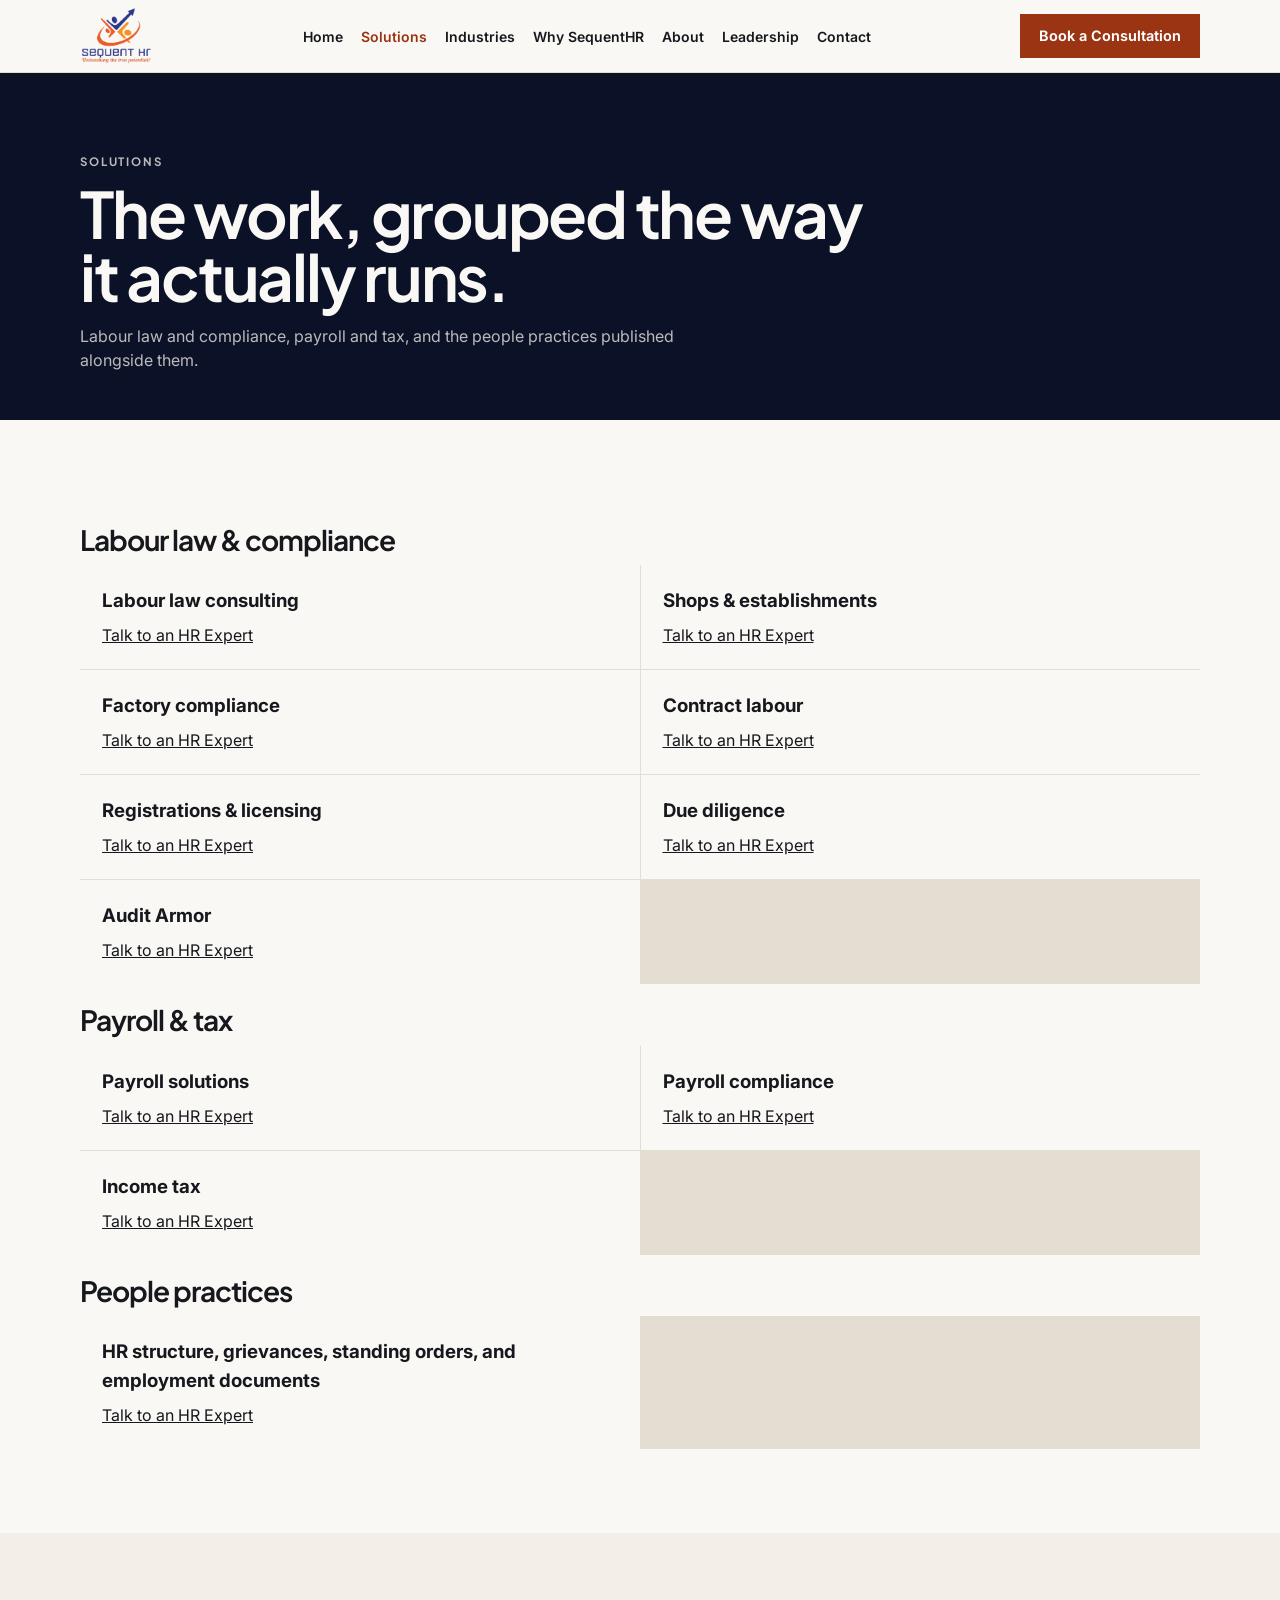
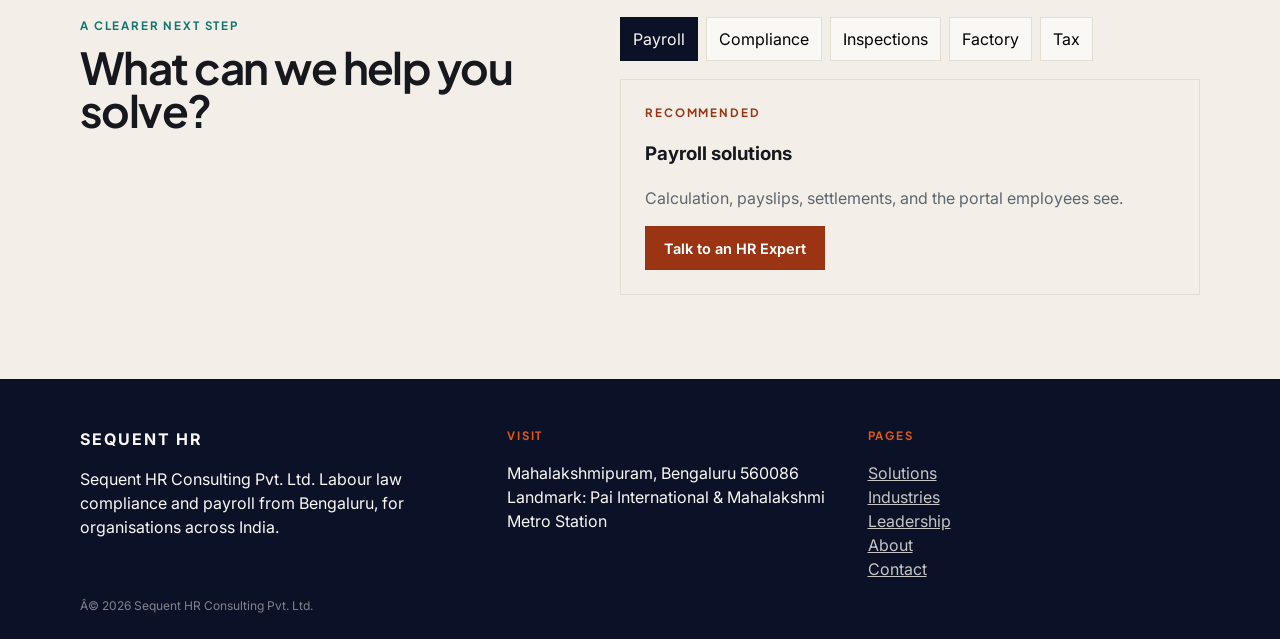
==== solutions.html @ 12a47b3a "Publish the Sequent HR site so a client can open it. Co-authored-by: Cursor <cursoragent@cursor.com>" ====
<!DOCTYPE html>
<html lang="en-IN">
<head>
  <meta charset="utf-8">
  <meta name="viewport" content="width=device-width, initial-scale=1">
  <title>Solutions · Sequent HR</title>
  <meta name="description" content="Labour law consulting, payroll, registrations, inspections, and income tax from Sequent HR Consulting.">
  <link rel="stylesheet" href="https://fonts.googleapis.com/css2?family=Fraunces:ital,opsz,wght@1,9..144,500&family=Inter:wght@400;500;600&family=Plus+Jakarta+Sans:wght@500;600;700&display=swap">
  <link rel="stylesheet" href="site.css">
</head>
<body>
  <div id="site-header"></div>
  <main>
    <header class="page-hero">
      <div class="wrap">
        <p class="kicker ember">Solutions</p>
        <h1 class="display" style="margin-top:12px">The work, grouped the way it actually runs.</h1>
        <p>Labour law and compliance, payroll and tax, and the people practices published alongside them.</p>
      </div>
    </header>
    <section>
      <div class="wrap" id="solution-groups"></div>
    </section>
    <section style="background:var(--paper)">
      <div class="wrap split">
        <div>
          <p class="kicker" style="color:var(--teal)">A clearer next step</p>
          <h2 class="display" style="font-size:44px;margin-top:12px">What can we help you solve?</h2>
        </div>
        <div>
          <div class="finder-options" id="finder"></div>
          <div class="rec" id="recommendation" aria-live="polite"></div>
        </div>
      </div>
    </section>
  </main>
  <div id="site-footer"></div>
  <script src="site.js"></script>
  <script>
    const groups = {
      "Labour law & compliance": ["Labour law consulting", "Shops & establishments", "Factory compliance", "Contract labour", "Registrations & licensing", "Due diligence", "Audit Armor"],
      "Payroll & tax": ["Payroll solutions", "Payroll compliance", "Income tax"],
      "People practices": ["HR structure, grievances, standing orders, and employment documents"]
    };
    const groupHost = document.getElementById("solution-groups");
    Object.entries(groups).forEach(([title, items]) => {
      const block = document.createElement("div");
      block.style.marginTop = "22px";
      block.innerHTML = "<h2 class='display' style='font-size:28px'>" + title + "</h2>";
      const grid = document.createElement("div");
      grid.className = "cards";
      grid.style.marginTop = "12px";
      items.forEach((name) => {
        const card = document.createElement("article");
        card.innerHTML = "<h3 style='margin:0 0 8px'>" + name + "</h3><a href='contact.html'>Talk to an HR Expert</a>";
        grid.appendChild(card);
      });
      block.appendChild(grid);
      groupHost.appendChild(block);
    });

    const finder = [
      ["Payroll", "Payroll solutions", "Calculation, payslips, settlements, and the portal employees see."],
      ["Compliance", "Labour law consulting", "A framework matched to how the organisation operates in India."],
      ["Inspections", "Audit Armor", "Inspections, vendor audits, and labour-law advisory."],
      ["Factory", "Factory compliance", "The Factories Act, 1948: safety, registers, returns, and inspectors."],
      ["Tax", "Income tax", "TDS, filings, and Form 16 for employers and employees."]
    ];
    const finderHost = document.getElementById("finder");
    const rec = document.getElementById("recommendation");
    finder.forEach((item, index) => {
      const button = document.createElement("button");
      button.type = "button";
      button.textContent = item[0];
      button.setAttribute("aria-pressed", index === 0 ? "true" : "false");
      button.addEventListener("click", () => {
        [...finderHost.children].forEach((el, i) => el.setAttribute("aria-pressed", String(i === index)));
        showRec(item);
      });
      finderHost.appendChild(button);
    });
    function showRec(item) {
      rec.innerHTML = "<p class='kicker' style='color:var(--orange)'>Recommended</p><h3>" + item[1] + "</h3><p class='muted'>" + item[2] + "</p><a class='btn btn-solid' href='contact.html'>Talk to an HR Expert</a>";
    }
    showRec(finder[0]);
  </script>
</body>
</html>
---- site.css ----
:root {
      --ink: #16181d;
      --navy: #1a2a6c;
      --deep: #0b1228;
      --orange: #9a3412;
      --ember: #e4570f;
      --teal: #0f766e;
      --paper: #f3efe8;
      --cream: #faf8f5;
      --line: #e4ddd2;
      --muted: #5e6670;
    }
    * { box-sizing: border-box; }
    html { scroll-behavior: smooth; }
    body {
      margin: 0;
      background: var(--cream);
      color: var(--ink);
      font-family: Inter, "Segoe UI", sans-serif;
      line-height: 1.5;
    }
    img, svg { max-width: 100%; }
    a { color: inherit; }
    .wrap { width: min(1120px, calc(100% - 40px)); margin: 0 auto; }
    .display {
      font-family: "Plus Jakarta Sans", "Segoe UI", sans-serif;
      font-weight: 650;
      letter-spacing: -0.035em;
      line-height: 0.98;
      margin: 0;
    }
    .kicker {
      font-family: "Plus Jakarta Sans", sans-serif;
      font-size: 0.72rem;
      font-weight: 700;
      letter-spacing: 0.16em;
      text-transform: uppercase;
      margin: 0;
    }
    .btn {
      position: relative;
      isolation: isolate;
      overflow: hidden;
      display: inline-flex;
      align-items: center;
      justify-content: center;
      min-height: 44px;
      padding: 0 18px;
      font-size: 0.9rem;
      font-weight: 650;
      text-decoration: none;
      border: 1px solid transparent;
      cursor: pointer;
      font-family: inherit;
    }
    .btn::before {
      content: "";
      position: absolute;
      inset: 0;
      pointer-events: none;
      opacity: 0;
      transition: opacity .28s ease;
      background: radial-gradient(130px circle at var(--gx, 50%) var(--gy, 50%), rgba(255,255,255,.8), rgba(228,87,15,.4) 42%, transparent 72%);
    }
    .btn:hover::before { opacity: 1; }
    .btn-solid { background: var(--orange); color: #fff; }
    .btn-solid:hover { background: #7c2d12; }
    .btn-light { background: var(--cream); color: var(--deep); }
    .btn-ghost { border-color: rgba(255,255,255,.3); color: var(--cream); background: transparent; }
    .btn-line { border-color: rgba(22,24,29,.18); background: transparent; }
    header.nav {
      position: sticky;
      top: 0;
      z-index: 20;
      background: rgba(250,248,245,.92);
      backdrop-filter: blur(10px);
      border-bottom: 1px solid var(--line);
    }
    .nav-row { display: flex; align-items: center; justify-content: space-between; gap: 16px; min-height: 72px; }
    .brand { display: flex; align-items: center; text-decoration: none; }
    .brand img { display: block; height: 58px; width: auto; }
    .brand strong { display: block; color: var(--navy); letter-spacing: .14em; font-size: 14px; font-family: "Plus Jakarta Sans", sans-serif; }
    .brand em { display: block; color: var(--orange); font-family: Fraunces, Georgia, serif; font-size: 12px; }
    .links { display: flex; gap: 18px; align-items: center; }
    .links a { text-decoration: none; font-size: 14px; font-weight: 600; }
    .menu-btn { display: none; width: 44px; height: 44px; border: 1px solid var(--line); background: transparent; }
    .hero { display: grid; background: var(--deep); color: var(--cream); }
    .spot { position: relative; overflow: hidden; }
    .spot::after {
      content: "";
      position: absolute;
      inset: 0;
      pointer-events: none;
      background: radial-gradient(420px circle at var(--mx, 72%) var(--my, 36%), rgba(228,87,15,.24), transparent 46%);
    }
    .spot > * { position: relative; z-index: 1; }
    .flow { stroke-dasharray: 4 10; animation: dash 28s linear infinite; }
    @keyframes dash { to { stroke-dashoffset: -280; } }
    @keyframes rise {
      from { transform: translateY(14px); }
      to { transform: none; }
    }
    .rise { animation: rise .75s cubic-bezier(.22,1,.36,1) both; }
    .d1 { animation-delay: .08s; }
    .d2 { animation-delay: .16s; }
    .d3 { animation-delay: .26s; }
    .hero-copy, .panel { padding: 64px 8vw; }
    .hero h1 { font-size: clamp(46px, 6vw, 76px); }
    .ember { color: var(--ember); }
    .muted { color: var(--muted); }
    .hero p.lead { color: rgba(247,243,236,.78); font-size: 1.12rem; max-width: 38rem; }
    .row { display: flex; flex-wrap: wrap; gap: 10px; margin-top: 28px; }
    .stats { display: grid; grid-template-columns: repeat(4, 1fr); border-top: 1px solid var(--line); }
    .stats div { padding: 22px; border-right: 1px solid var(--line); }
    .stats strong { display: block; font-size: 42px; font-family: "Plus Jakarta Sans", sans-serif; color: var(--deep); }
    section { padding: 84px 0; }
    .split { display: grid; grid-template-columns: 1fr 1.15fr; gap: 36px; align-items: start; }
    .problems { border-top: 1px solid var(--line); border-bottom: 1px solid var(--line); }
    .problems button {
      width: 100%;
      text-align: left;
      background: none;
      border: 0;
      border-top: 1px solid var(--line);
      padding: 16px 0;
      cursor: pointer;
      font: inherit;
    }
    .answer { background: var(--deep); color: var(--cream); padding: 36px; min-height: 280px; }
    .cards { display: grid; grid-template-columns: 1fr 1fr; gap: 1px; background: var(--line); }
    .cards article { background: var(--cream); padding: 22px; }
    .finder-options { display: flex; flex-wrap: wrap; gap: 8px; }
    .finder-options button, .chip {
      min-height: 44px;
      border: 1px solid var(--line);
      background: var(--cream);
      padding: 0 12px;
      cursor: pointer;
      font: inherit;
    }
    .finder-options button[aria-pressed="true"] { background: var(--deep); color: var(--cream); border-color: var(--deep); }
    .rec { margin-top: 18px; background: var(--paper); border: 1px solid var(--line); padding: 24px; }
    .band { background: var(--deep); color: var(--cream); }
    .grid-2 { display: grid; grid-template-columns: 1fr 1fr; gap: 1px; background: rgba(255,255,255,.12); }
    .grid-2 article { background: var(--deep); padding: 28px; }
    .roster { display: grid; grid-template-columns: minmax(280px, 0.85fr) 1.15fr; gap: 32px; margin-top: 0; align-items: stretch; }
    .roster > div:first-child { display: flex; flex-direction: column; height: 100%; }
    .roster button {
      display: flex;
      flex: 1 1 0;
      flex-direction: column;
      justify-content: center;
      width: 100%;
      min-height: 132px;
      text-align: left;
      background: none;
      border: 0;
      border-top: 1px solid var(--line);
      padding: 18px 0 18px 16px;
      cursor: pointer;
      font: inherit;
      color: var(--muted);
      position: relative;
      box-sizing: border-box;
    }
    .roster button:last-child { border-bottom: 1px solid var(--line); }
    .roster button[aria-selected="true"] { color: var(--ink); }
    .roster button .bar {
      position: absolute;
      left: 0;
      top: 10px;
      bottom: 10px;
      width: 2px;
      background: var(--ember);
      transform: scaleY(0);
      transform-origin: top;
      transition: transform .3s ease;
    }
    .roster button[aria-selected="true"] .bar { transform: scaleY(1); }
    .stage {
      position: relative;
      display: grid;
      grid-template-columns: 0.8fr 1.2fr;
      min-height: 560px;
      height: 100%;
      background: var(--deep);
      color: var(--cream);
      overflow: hidden;
      align-items: stretch;
    }
    .stage::after {
      content: "";
      position: absolute;
      inset: 0;
      pointer-events: none;
      background: radial-gradient(420px circle at var(--mx, 70%) var(--my, 30%), rgba(228,87,15,.22), transparent 46%);
    }
    .stage > * { position: relative; z-index: 1; }
    .stage .portrait { margin: 0; min-height: 560px; height: 100%; aspect-ratio: auto; }
    .stage .copy {
      display: flex;
      flex-direction: column;
      justify-content: space-between;
      gap: 20px;
      min-height: 560px;
      padding: 40px 44px;
      box-sizing: border-box;
    }
    .stage .copy p { margin: 0; }
    .stage .years { margin-top: auto; padding-top: 8px; }
    .cursor-fx { position: fixed; inset: 0; z-index: 80; pointer-events: none; opacity: 0; transition: opacity .2s ease; }
    .cursor-fx.is-on { opacity: 1; }
    .cursor-fx span { position: fixed; top: 0; left: 0; border-radius: 999px; }
    .cursor-dot { width: 8px; height: 8px; margin: -4px 0 0 -4px; background: #e4570f; }
    .cursor-ring {
      width: 34px; height: 34px; margin: -17px 0 0 -17px;
      border: 1.5px solid rgba(26,42,108,.55);
      transition: width .28s ease, height .28s ease, margin .28s ease, border-color .28s ease, background-color .28s ease;
    }
    .cursor-ring::after {
      content: "";
      position: absolute; inset: -7px; border-radius: inherit;
      border: 1px dashed rgba(15,118,110,.75);
      animation: orbit 9s linear infinite;
    }
    .cursor-fx.is-hot .cursor-ring {
      width: 68px; height: 68px; margin: -34px 0 0 -34px;
      border-color: #e4570f; background: rgba(228,87,15,.1);
    }
    .cursor-fx.is-down .cursor-ring { width: 22px; height: 22px; margin: -11px 0 0 -11px; }
    .cursor-trail { width: 7px; height: 7px; margin: -3.5px 0 0 -3.5px; background: #0f766e; opacity: .55; }
    .cursor-trail:nth-child(2) { width: 6px; height: 6px; margin: -3px 0 0 -3px; background: #e4570f; opacity: .4; }
    .cursor-trail:nth-child(3) { width: 5px; height: 5px; margin: -2.5px 0 0 -2.5px; background: #1a2a6c; opacity: .32; }
    .cursor-trail:nth-child(4) { width: 4px; height: 4px; margin: -2px 0 0 -2px; background: #e4570f; opacity: .22; }
    .cursor-tag { font-family: "Plus Jakarta Sans", sans-serif; font-size: 11px; font-weight: 700; letter-spacing: .16em; text-transform: uppercase; color: #9a3412; opacity: 0; white-space: nowrap; }
    @keyframes orbit { to { transform: rotate(360deg); } }
    .orbit { transform-box: fill-box; transform-origin: center; animation: orbit 32s linear infinite; }
    @media (prefers-reduced-motion: reduce) {
      .cursor-fx, .orbit { display: none; }
      .flow, .rise { animation: none; }
    }
    .people { display: grid; grid-template-columns: 1.3fr 1fr 1fr; gap: 14px; }
    .person { border: 1px solid var(--line); background: #fff; padding: 0; overflow: hidden; }
    .person .copy { padding: 22px; }
    .person h3 { letter-spacing: -0.02em; }
    .person.feature { background: var(--deep); color: var(--cream); border-color: var(--deep); }
    .portrait {
      position: relative;
      display: grid;
      place-items: center;
      aspect-ratio: 3 / 4;
      margin: 0;
      background: #121a3d;
      overflow: hidden;
    }
    .person:not(.feature) .portrait { background: #e7e2da; }
    .portrait img { display: none; position: absolute; inset: 0; width: 100%; height: 100%; object-fit: cover; object-position: center top; }
    .portrait.has-photo img { display: block; }
    .portrait .initials {
      font-family: "Plus Jakarta Sans", "Segoe UI", sans-serif;
      font-size: 42px;
      font-weight: 650;
      letter-spacing: 0.08em;
      color: var(--deep);
    }
    .person.feature .initials { color: var(--cream); font-size: 56px; }
    .portrait.has-photo .initials { display: none; }
    form { display: grid; gap: 12px; }
    label { display: grid; gap: 6px; font-size: 14px; font-weight: 600; }
    input, select, textarea {
      width: 100%;
      border: 1px solid var(--line);
      background: var(--cream);
      padding: 12px;
      font: inherit;
    }
    .error { color: var(--orange); font-weight: 500; font-size: 13px; }
    footer { background: var(--deep); color: var(--cream); padding: 48px 0 24px; }
    footer a { color: rgba(247,243,236,.8); }
    .foot { display: grid; grid-template-columns: 1.2fr 1fr 1fr; gap: 28px; }
    #mobile { display: none; border-top: 1px solid var(--line); padding: 8px 0 16px; }
    #mobile a { display: block; padding: 10px 0; text-decoration: none; font-weight: 600; }
    @media (min-width: 980px) {
      .hero { grid-template-columns: 1fr 1fr; }
      .hero-copy, .panel { padding: 88px 40px; }
    }
    @media (max-width: 860px) {
      .links, .nav .btn-solid { display: none; }
      .menu-btn { display: inline-flex; align-items: center; justify-content: center; }
      .stats, .split, .cards, .grid-2, .people, .foot, .roster, .stage { grid-template-columns: 1fr; }
      .stage { min-height: 0; height: auto; }
      .stage .portrait { min-height: 360px; height: 360px; }
      .stage .copy { min-height: 520px; padding: 28px 24px; }
      .stats div { border-right: 0; border-bottom: 1px solid var(--line); }
      section { padding: 56px 0; }
    }

.links a[aria-current="page"] { color: var(--orange); }
.page-hero { background: var(--deep); color: var(--cream); padding: 64px 0 48px; }
.page-hero h1 { font-size: clamp(40px, 5vw, 64px); max-width: 18ch; }
.page-hero p { max-width: 40rem; margin: 16px 0 0; color: rgba(247,243,236,.75); }
.lead-section { padding: 48px 0 72px; }
.lead-title { max-width: none; margin-top: 12px; }
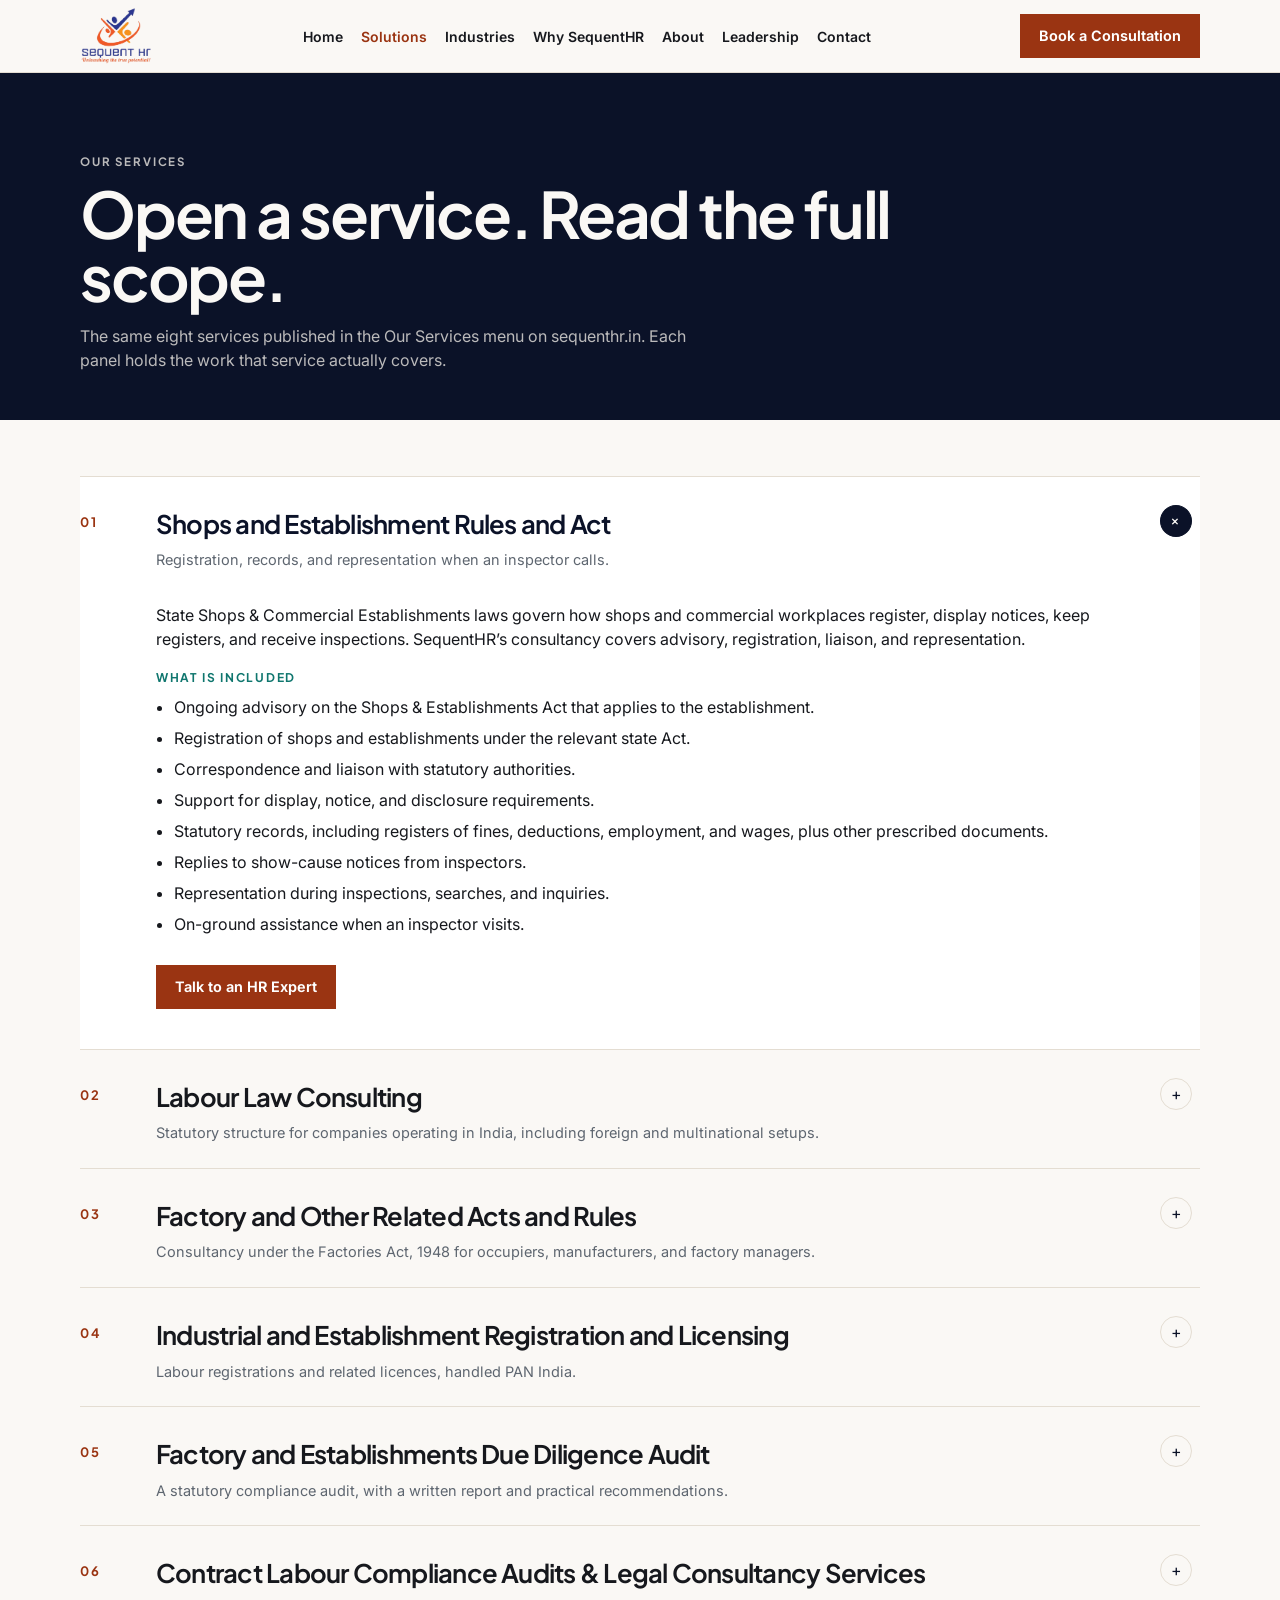
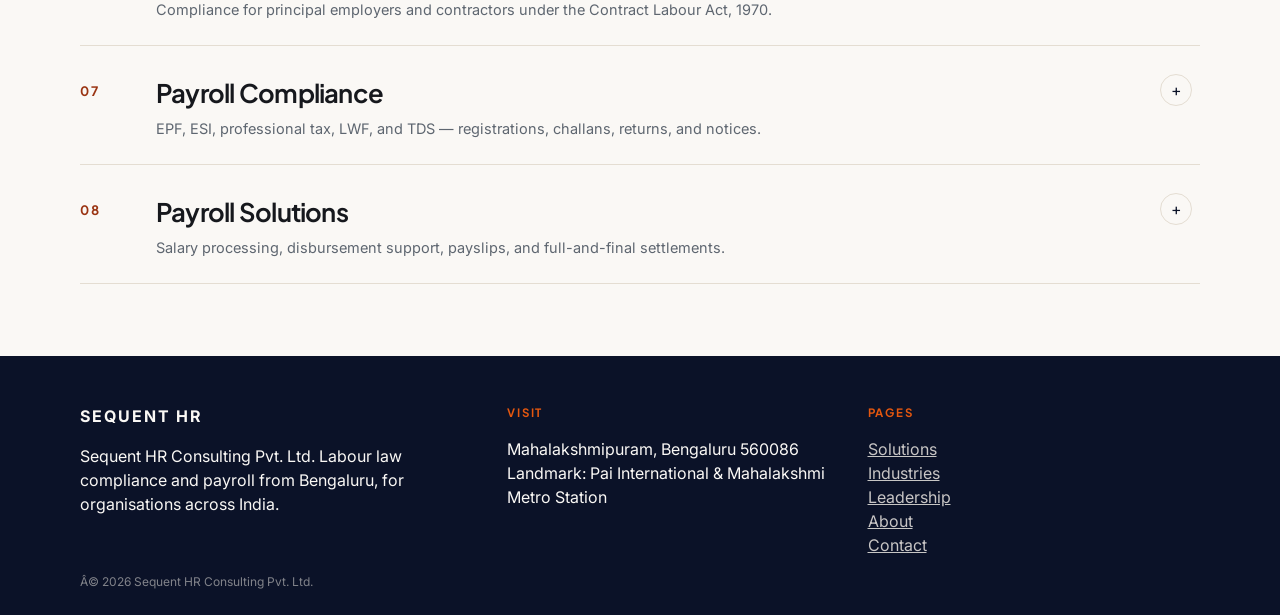
==== commit 9f9b7c81: "Align the solutions panels and publish the eight services from the live menu. Co-authored-by: Cursor" ====
--- a/solutions.html
+++ b/solutions.html
@@ -4,7 +4,7 @@
   <meta charset="utf-8">
   <meta name="viewport" content="width=device-width, initial-scale=1">
   <title>Solutions · Sequent HR</title>
-  <meta name="description" content="Labour law consulting, payroll, registrations, inspections, and income tax from Sequent HR Consulting.">
+  <meta name="description" content="The eight services from Sequent HR’s Our Services menu: shops, labour law, factories, licensing, due diligence, contract labour, and payroll.">
   <link rel="stylesheet" href="https://fonts.googleapis.com/css2?family=Fraunces:ital,opsz,wght@1,9..144,500&family=Inter:wght@400;500;600&family=Plus+Jakarta+Sans:wght@500;600;700&display=swap">
   <link rel="stylesheet" href="site.css">
 </head>
@@ -13,76 +13,225 @@
   <main>
     <header class="page-hero">
       <div class="wrap">
-        <p class="kicker ember">Solutions</p>
-        <h1 class="display" style="margin-top:12px">The work, grouped the way it actually runs.</h1>
-        <p>Labour law and compliance, payroll and tax, and the people practices published alongside them.</p>
+        <p class="kicker ember">Our services</p>
+        <h1 class="display" style="margin-top:12px">Open a service. Read the full scope.</h1>
+        <p>The same eight services published in the Our Services menu on sequenthr.in. Each panel holds the work that service actually covers.</p>
       </div>
     </header>
-    <section>
-      <div class="wrap" id="solution-groups"></div>
-    </section>
-    <section style="background:var(--paper)">
-      <div class="wrap split">
-        <div>
-          <p class="kicker" style="color:var(--teal)">A clearer next step</p>
-          <h2 class="display" style="font-size:44px;margin-top:12px">What can we help you solve?</h2>
-        </div>
-        <div>
-          <div class="finder-options" id="finder"></div>
-          <div class="rec" id="recommendation" aria-live="polite"></div>
+    <section class="lead-section">
+      <div class="wrap">
+        <div class="services">
+          <details class="service" open>
+            <summary>
+              <span class="num">01</span>
+              <span><strong>Shops and Establishment Rules and Act</strong><span class="line">Registration, records, and representation when an inspector calls.</span></span>
+              <span class="chev" aria-hidden="true">+</span>
+            </summary>
+            <div class="service-body">
+              <p>State Shops &amp; Commercial Establishments laws govern how shops and commercial workplaces register, display notices, keep registers, and receive inspections. SequentHR’s consultancy covers advisory, registration, liaison, and representation.</p>
+              <h3>What is included</h3>
+              <ul>
+                <li>Ongoing advisory on the Shops &amp; Establishments Act that applies to the establishment.</li>
+                <li>Registration of shops and establishments under the relevant state Act.</li>
+                <li>Correspondence and liaison with statutory authorities.</li>
+                <li>Support for display, notice, and disclosure requirements.</li>
+                <li>Statutory records, including registers of fines, deductions, employment, and wages, plus other prescribed documents.</li>
+                <li>Replies to show-cause notices from inspectors.</li>
+                <li>Representation during inspections, searches, and inquiries.</li>
+                <li>On-ground assistance when an inspector visits.</li>
+              </ul>
+              <a class="btn btn-solid" href="contact.html">Talk to an HR Expert</a>
+            </div>
+          </details>
+
+          <details class="service">
+            <summary>
+              <span class="num">02</span>
+              <span><strong>Labour Law Consulting</strong><span class="line">Statutory structure for companies operating in India, including foreign and multinational setups.</span></span>
+              <span class="chev" aria-hidden="true">+</span>
+            </summary>
+            <div class="service-body">
+              <p>Sequent HR Consulting supports companies through workforce-related legal hurdles so they can scale without losing the thread of Indian labour law. The practice is used to helping foreign and multinational companies invest or operate in India — registrations, licences, and a statutory framework shaped to the operating structure.</p>
+              <h3>How the work is scoped</h3>
+              <ul>
+                <li>Consultancy and structuring of labour law compliance modules for new ventures and start-ups, matched to the jurisdiction.</li>
+                <li>HR department structuring aligned with practice and the mandates of the law.</li>
+                <li>Labour grievance redressal mechanisms designed for the organisation.</li>
+                <li>Drafting of industrial standing orders that reflect policy and statute.</li>
+                <li>A customised employee code of ethics.</li>
+                <li>Employment documents: appointment letters, contracts, NDAs, and related papers.</li>
+                <li>An employee and labour retention manual.</li>
+                <li>Advice on intra-group employee adjustments and transfers.</li>
+                <li>Compliance with labour welfare fund regulations.</li>
+              </ul>
+              <a class="btn btn-solid" href="contact.html">Talk to an HR Expert</a>
+            </div>
+          </details>
+
+          <details class="service">
+            <summary>
+              <span class="num">03</span>
+              <span><strong>Factory and Other Related Acts and Rules</strong><span class="line">Consultancy under the Factories Act, 1948 for occupiers, manufacturers, and factory managers.</span></span>
+              <span class="chev" aria-hidden="true">+</span>
+            </summary>
+            <div class="service-body">
+              <p>The Factories Act, 1948 sets legal, safety, and administrative duties for factory occupiers and managers. SequentHR assists with registration, day-to-day advisory, health and welfare provisions, statutory registers, returns, and representation before factory inspectors.</p>
+              <h3>What is included</h3>
+              <ul>
+                <li>Day-to-day consultancy on the Factories Act.</li>
+                <li>Support obtaining registration and licences for new factories.</li>
+                <li>Liaison with government departments and factory inspectors.</li>
+                <li>Health, safety, and welfare compliance inside factory premises.</li>
+                <li>Guidance on the statutory duties of occupiers and manufacturers.</li>
+                <li>Notices, signage, and disclosure requirements.</li>
+                <li>Registers and records: adult workers, child workers, compensatory holidays, humidity, wages, leave with wages, and related forms.</li>
+                <li>Preparation and submission of statutory forms, reports, and returns.</li>
+                <li>Show-cause notice replies.</li>
+                <li>Representation during inspections, inquiries, hearings, and searches.</li>
+              </ul>
+              <a class="btn btn-solid" href="contact.html">Talk to an HR Expert</a>
+            </div>
+          </details>
+
+          <details class="service">
+            <summary>
+              <span class="num">04</span>
+              <span><strong>Industrial and Establishment Registration and Licensing</strong><span class="line">Labour registrations and related licences, handled PAN India.</span></span>
+              <span class="chev" aria-hidden="true">+</span>
+            </summary>
+            <div class="service-body">
+              <p>SequentHR manages labour law registrations and licences across India for start-ups, SMEs, and large enterprises. The published scope runs from Shops &amp; Establishments and factory licences through EPF, ESI, professional tax, and contract-labour registrations — plus related local licences.</p>
+              <h3>Labour registrations and licences</h3>
+              <ul>
+                <li>Shops &amp; Establishments Act registration.</li>
+                <li>Factory plans and factory licences.</li>
+                <li>EPF registration and EPF code number.</li>
+                <li>ESI registration and ESI code or sub-code.</li>
+                <li>Professional tax registration and enrolment certificate.</li>
+                <li>Principal employer registration under the Contract Labour Act.</li>
+                <li>Labour licences for contractors and sub-contractors.</li>
+              </ul>
+              <h3>Other licences named on the current site</h3>
+              <ul>
+                <li>Trade licences from local municipal bodies.</li>
+                <li>FSSAI food licence.</li>
+                <li>Legal metrology and weights &amp; measures.</li>
+                <li>PSARA licence for private security agencies.</li>
+                <li>Pollution Control Board licence.</li>
+                <li>Motor Transport Workers Act registrations and compliance.</li>
+                <li>Notice of weekly-off exemption.</li>
+                <li>Payment of Gratuity Act registration and compliance.</li>
+              </ul>
+              <a class="btn btn-solid" href="contact.html">Talk to an HR Expert</a>
+            </div>
+          </details>
+
+          <details class="service">
+            <summary>
+              <span class="num">05</span>
+              <span><strong>Factory and Establishments Due Diligence Audit</strong><span class="line">A statutory compliance audit, with a written report and practical recommendations.</span></span>
+              <span class="chev" aria-hidden="true">+</span>
+            </summary>
+            <div class="service-body">
+              <p>SequentHR audits statutory compliance under central and state labour and social security laws, then issues a labour law audit report with suggestions. The same practice supports due diligence when the corporate event itself creates labour-law risk.</p>
+              <h3>Audit work</h3>
+              <ul>
+                <li>A compliance audit across relevant labour and social security legislation.</li>
+                <li>Periodic audits of contractors, to limit principal-employer exposure.</li>
+                <li>Due diligence for clients acting as principal employers.</li>
+                <li>Written reports with comments and recommendations.</li>
+              </ul>
+              <h3>Transactions the current site names</h3>
+              <ul>
+                <li>Mergers and acquisitions.</li>
+                <li>Takeovers.</li>
+                <li>Initial public offerings.</li>
+                <li>Joint ventures.</li>
+                <li>Winding-up or establishment closure.</li>
+              </ul>
+              <a class="btn btn-solid" href="contact.html">Talk to an HR Expert</a>
+            </div>
+          </details>
+
+          <details class="service">
+            <summary>
+              <span class="num">06</span>
+              <span><strong>Contract Labour Compliance Audits &amp; Legal Consultancy Services</strong><span class="line">Compliance for principal employers and contractors under the Contract Labour Act, 1970.</span></span>
+              <span class="chev" aria-hidden="true">+</span>
+            </summary>
+            <div class="service-body">
+              <p>Contract labour creates duties for both the principal employer and the contractor. SequentHR provides consultancy and compliance under the Contract Labour (Regulation and Abolition) Act, 1970 — from registration and licensing through registers, inspections, and proceedings.</p>
+              <h3>Registrations, licences, and records</h3>
+              <ul>
+                <li>Registration certificates for principal employers.</li>
+                <li>Labour licences for contractors and sub-contractors.</li>
+                <li>Statutory returns to the registering or licensing authority.</li>
+                <li>Registers of contractors, workmen, wages, overtime, deductions, advances, and fines.</li>
+                <li>Wage slips, muster rolls, and related documentation.</li>
+                <li>Disclosures, notices, deductions, and display requirements.</li>
+              </ul>
+              <h3>When the matter becomes a proceeding</h3>
+              <ul>
+                <li>Day-to-day regulatory advisory.</li>
+                <li>Representation where a registration or licence is rejected, suspended, or revoked.</li>
+                <li>Service certificates for workmen.</li>
+                <li>Support during inspections, searches, and inquiries.</li>
+                <li>Liaison with labour departments.</li>
+                <li>Show-cause notices, appearances before authorities, prosecution defence, and appellate proceedings.</li>
+              </ul>
+              <a class="btn btn-solid" href="contact.html">Talk to an HR Expert</a>
+            </div>
+          </details>
+
+          <details class="service">
+            <summary>
+              <span class="num">07</span>
+              <span><strong>Payroll Compliance</strong><span class="line">EPF, ESI, professional tax, LWF, and TDS — registrations, challans, returns, and notices.</span></span>
+              <span class="chev" aria-hidden="true">+</span>
+            </summary>
+            <div class="service-body">
+              <p>Payroll compliance sits beside salary processing. It is the legal layer: codes, monthly challans, returns, records, and the conversations that follow when an authority writes. SequentHR publishes this as specialist support for EPF, ESI, professional tax, labour welfare fund, and TDS.</p>
+              <h3>What is included</h3>
+              <ul>
+                <li>Obtaining or amending EPF, ESI, and professional tax codes.</li>
+                <li>UAN generation and monthly statutory challans.</li>
+                <li>Returns for ESI, PF, professional tax, LWF, and TDS.</li>
+                <li>Timely remittance of statutory payments.</li>
+                <li>Payroll records and statutory registers.</li>
+                <li>Support on government notices, audits, and inspections.</li>
+                <li>A monthly helpdesk, employee KYC updates, and an online PF helpdesk.</li>
+              </ul>
+              <a class="btn btn-solid" href="contact.html">Talk to an HR Expert</a>
+            </div>
+          </details>
+
+          <details class="service">
+            <summary>
+              <span class="num">08</span>
+              <span><strong>Payroll Solutions</strong><span class="line">Salary processing, disbursement support, payslips, and full-and-final settlements.</span></span>
+              <span class="chev" aria-hidden="true">+</span>
+            </summary>
+            <div class="service-body">
+              <p>Payroll solutions cover the calculation and processing of employee compensation — salaries, bonuses, incentives, reimbursements, and deductions — while staying inside labour and income-tax rules. The firm’s services overview also names integration with payroll platforms such as Zoho Payroll and Gratetip Payroll.</p>
+              <h3>Month to month</h3>
+              <ul>
+                <li>Collecting and verifying payroll inputs such as attendance, leave, and benefits.</li>
+                <li>Processing monthly salaries for new joiners and existing employees.</li>
+                <li>Statutory one-time payments: bonuses, incentives, and reimbursements.</li>
+                <li>Full-and-final settlements when someone leaves.</li>
+                <li>Payroll registers for current and separated employees.</li>
+                <li>Digital payslips and income-tax computation through an online portal.</li>
+                <li>Support for direct bank transfer of salaries.</li>
+                <li>Employee income-tax queries, and Form 16 to help employees file returns.</li>
+              </ul>
+              <a class="btn btn-solid" href="contact.html">Talk to an HR Expert</a>
+            </div>
+          </details>
         </div>
       </div>
     </section>
   </main>
   <div id="site-footer"></div>
   <script src="site.js"></script>
-  <script>
-    const groups = {
-      "Labour law & compliance": ["Labour law consulting", "Shops & establishments", "Factory compliance", "Contract labour", "Registrations & licensing", "Due diligence", "Audit Armor"],
-      "Payroll & tax": ["Payroll solutions", "Payroll compliance", "Income tax"],
-      "People practices": ["HR structure, grievances, standing orders, and employment documents"]
-    };
-    const groupHost = document.getElementById("solution-groups");
-    Object.entries(groups).forEach(([title, items]) => {
-      const block = document.createElement("div");
-      block.style.marginTop = "22px";
-      block.innerHTML = "<h2 class='display' style='font-size:28px'>" + title + "</h2>";
-      const grid = document.createElement("div");
-      grid.className = "cards";
-      grid.style.marginTop = "12px";
-      items.forEach((name) => {
-        const card = document.createElement("article");
-        card.innerHTML = "<h3 style='margin:0 0 8px'>" + name + "</h3><a href='contact.html'>Talk to an HR Expert</a>";
-        grid.appendChild(card);
-      });
-      block.appendChild(grid);
-      groupHost.appendChild(block);
-    });
-
-    const finder = [
-      ["Payroll", "Payroll solutions", "Calculation, payslips, settlements, and the portal employees see."],
-      ["Compliance", "Labour law consulting", "A framework matched to how the organisation operates in India."],
-      ["Inspections", "Audit Armor", "Inspections, vendor audits, and labour-law advisory."],
-      ["Factory", "Factory compliance", "The Factories Act, 1948: safety, registers, returns, and inspectors."],
-      ["Tax", "Income tax", "TDS, filings, and Form 16 for employers and employees."]
-    ];
-    const finderHost = document.getElementById("finder");
-    const rec = document.getElementById("recommendation");
-    finder.forEach((item, index) => {
-      const button = document.createElement("button");
-      button.type = "button";
-      button.textContent = item[0];
-      button.setAttribute("aria-pressed", index === 0 ? "true" : "false");
-      button.addEventListener("click", () => {
-        [...finderHost.children].forEach((el, i) => el.setAttribute("aria-pressed", String(i === index)));
-        showRec(item);
-      });
-      finderHost.appendChild(button);
-    });
-    function showRec(item) {
-      rec.innerHTML = "<p class='kicker' style='color:var(--orange)'>Recommended</p><h3>" + item[1] + "</h3><p class='muted'>" + item[2] + "</p><a class='btn btn-solid' href='contact.html'>Talk to an HR Expert</a>";
-    }
-    showRec(finder[0]);
-  </script>
 </body>
 </html>
--- a/site.css
+++ b/site.css
@@ -301,3 +301,51 @@
 .page-hero p { max-width: 40rem; margin: 16px 0 0; color: rgba(247,243,236,.75); }
 .lead-section { padding: 48px 0 72px; }
 .lead-title { max-width: none; margin-top: 12px; }
+.services { border-top: 1px solid var(--line); margin-top: 8px; }
+.service { border-bottom: 1px solid var(--line); background: transparent; }
+.service summary {
+  list-style: none;
+  cursor: pointer;
+  display: grid;
+  grid-template-columns: 56px 1fr 40px;
+  gap: 20px;
+  align-items: start;
+  padding: 28px 0 24px;
+}
+.service summary::-webkit-details-marker { display: none; }
+.service summary .num {
+  font-family: "Plus Jakarta Sans", sans-serif;
+  font-size: 13px;
+  font-weight: 700;
+  letter-spacing: .16em;
+  color: var(--orange);
+  padding-top: 8px;
+}
+.service summary strong {
+  display: block;
+  font-family: "Plus Jakarta Sans", sans-serif;
+  font-size: clamp(20px, 2vw, 26px);
+  letter-spacing: -0.03em;
+  font-weight: 650;
+}
+.service summary span.line { display: block; margin-top: 6px; color: var(--muted); font-size: 14.5px; }
+.service .chev {
+  width: 32px; height: 32px; border: 1px solid var(--line); border-radius: 999px;
+  display: grid; place-items: center; color: var(--deep); transition: transform .25s ease, background .25s ease, color .25s ease;
+}
+.service[open] { background: #fff; }
+.service[open] summary strong { color: var(--deep); }
+.service[open] .chev { transform: rotate(45deg); background: var(--deep); color: var(--cream); border-color: var(--deep); }
+.service-body { padding: 8px 60px 40px 76px; }
+.service-body p { margin: 0 0 18px; }
+.service-body h3 { margin: 18px 0 8px; font-size: 12px; letter-spacing: .14em; text-transform: uppercase; color: var(--teal); font-family: "Plus Jakarta Sans", sans-serif; }
+.service-body ul { margin: 0; padding-left: 18px; }
+.service-body li { margin: 7px 0; }
+.service-body .btn { margin-top: 22px; }
+@media (max-width: 860px) {
+  .service summary { grid-template-columns: 40px 1fr 36px; gap: 12px; padding: 22px 0 18px; }
+  .service-body { padding: 4px 0 32px 52px; }
+}
+@media (prefers-reduced-motion: reduce) {
+  .service .chev { transition: none; }
+}
